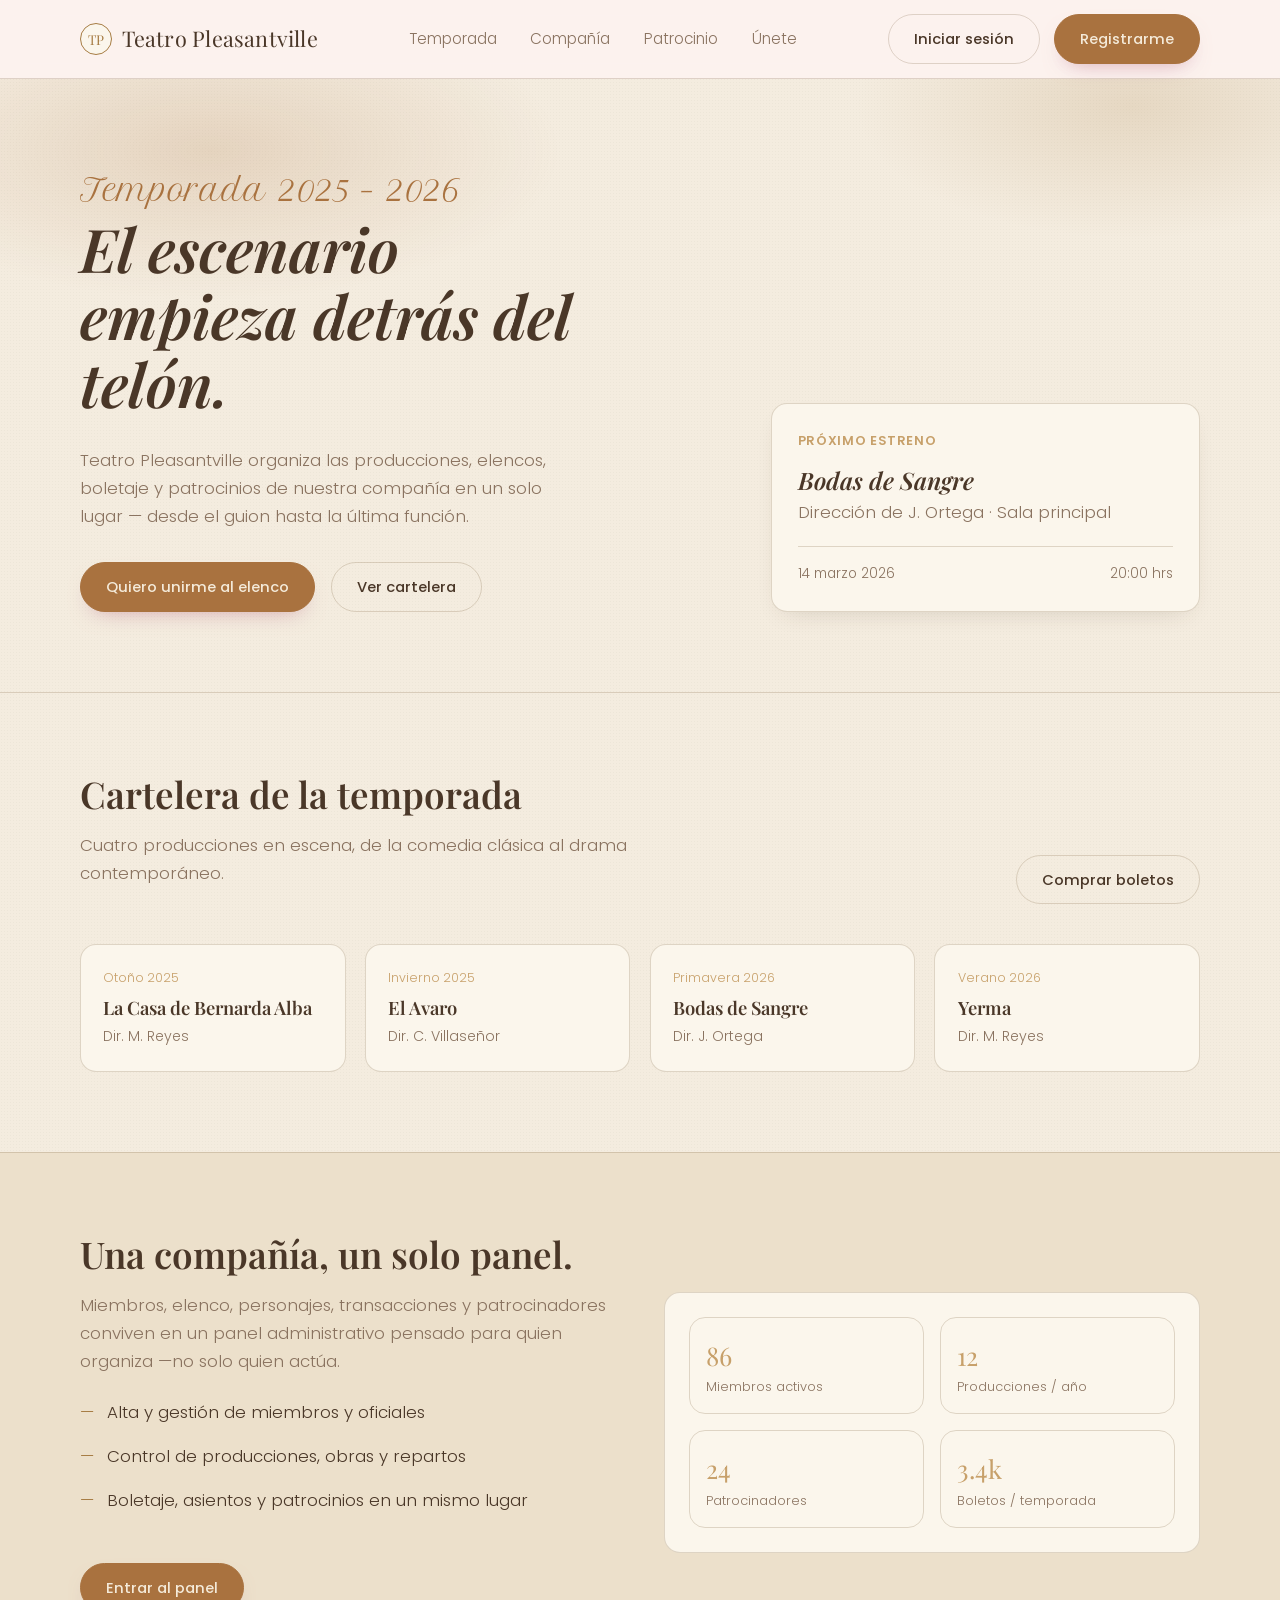
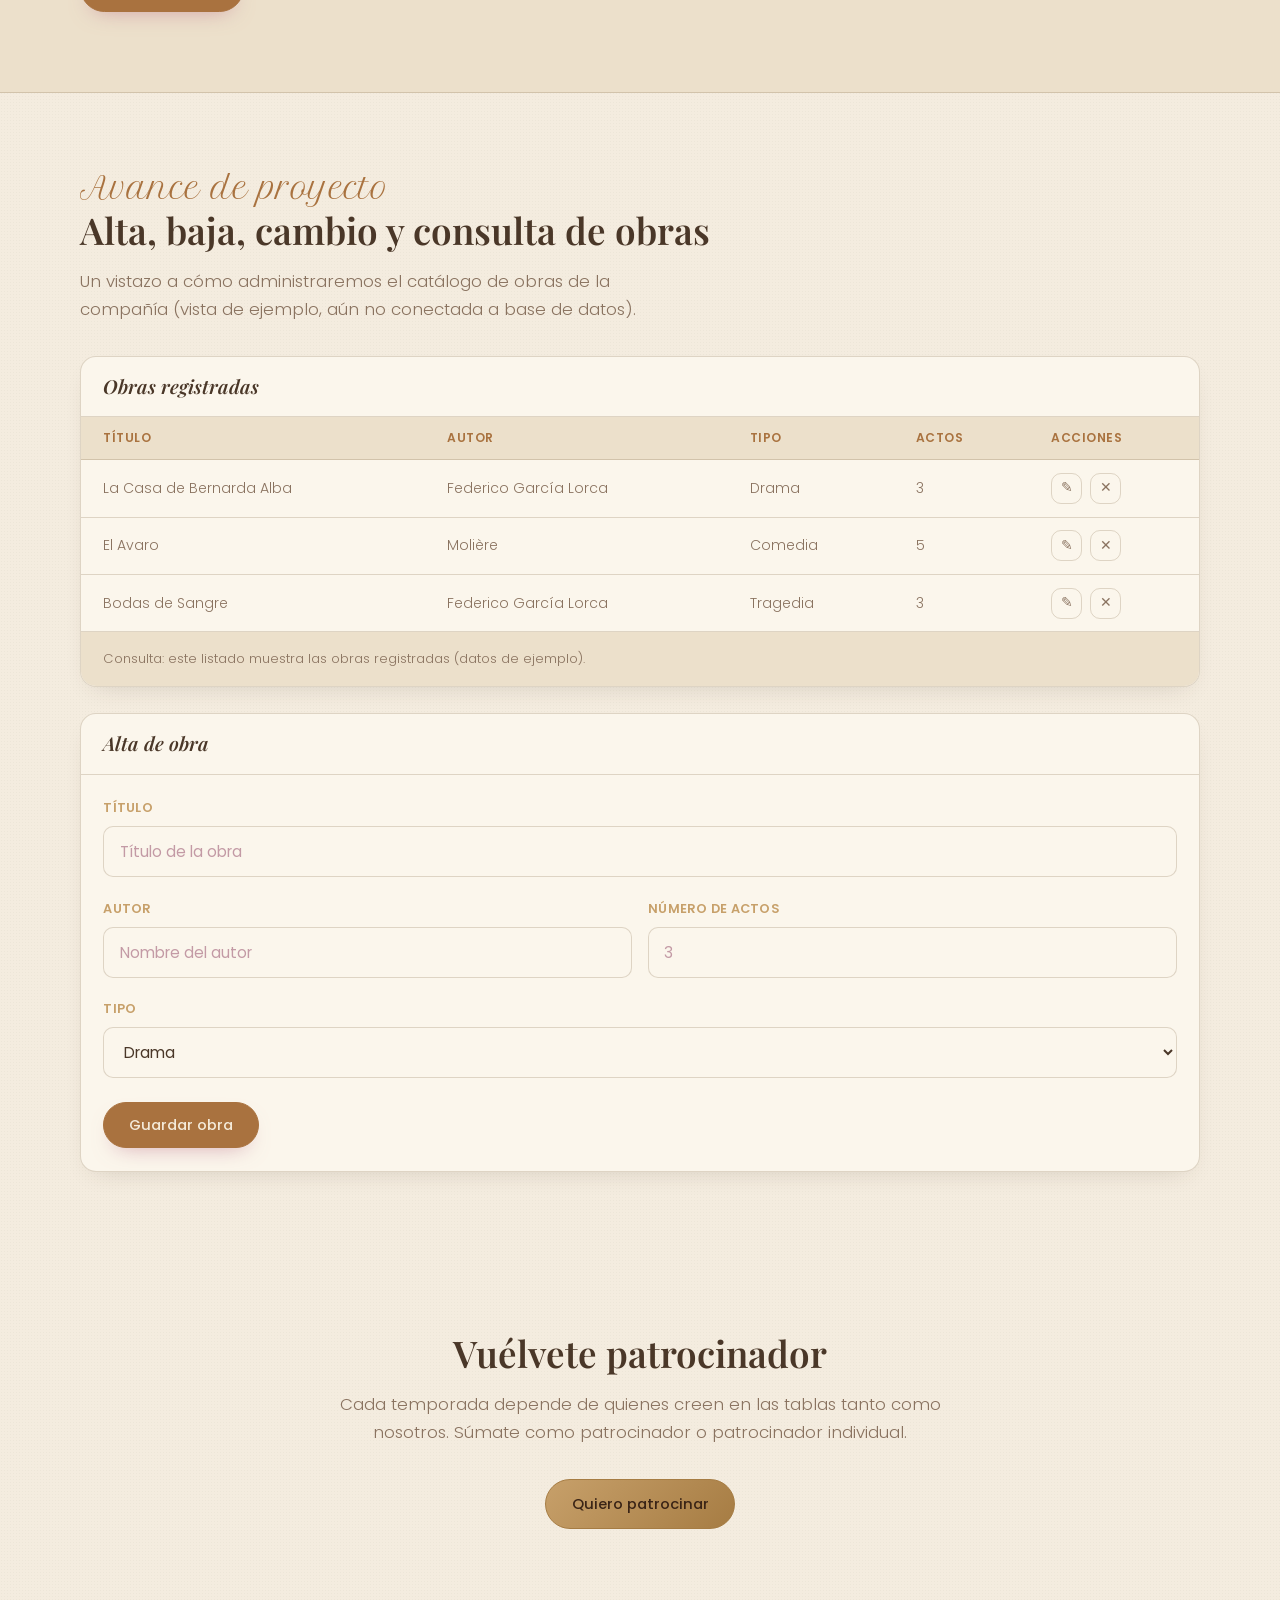
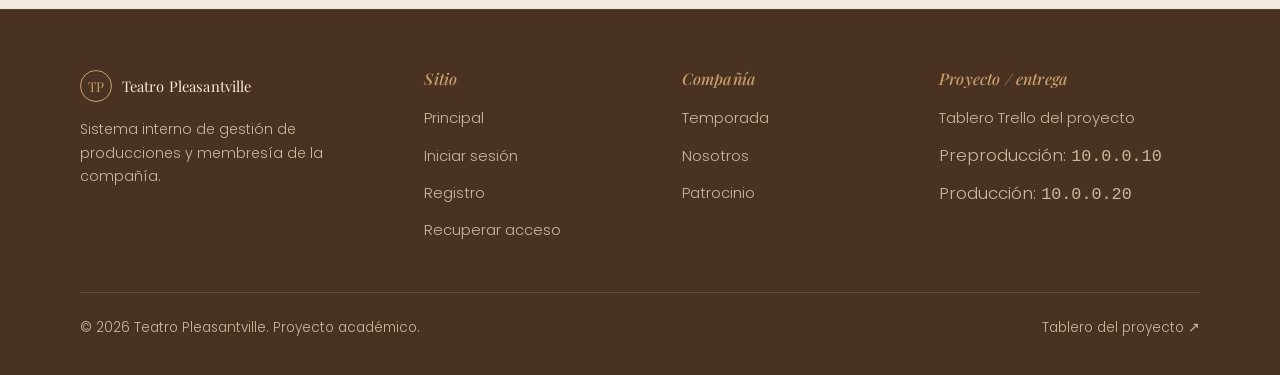
==== index.html @ d62f4b33 "creacion del proyecto" ====
<!DOCTYPE html>
<html lang="es">
<head>
<meta charset="UTF-8">
<meta name="viewport" content="width=device-width, initial-scale=1.0">
<title>Teatro Pleasantville — Compañía teatral</title>
<meta name="description" content="Sistema de gestión de producciones, membresía y patrocinios de Teatro Pleasantville.">
<link rel="stylesheet" href="css/style.css">
</head>
<body>

<nav class="site-nav">
  <div class="container">
    <a href="index.html" class="brand" style="order:1;">
      <span class="brand__mark">TP</span>
      Teatro Pleasantville
    </a>
    <input type="checkbox" id="nav-check" class="nav-check" hidden>
    <ul class="nav-links" style="order:2;">
      <li><a href="#temporada">Temporada</a></li>
      <li><a href="#compania">Compañía</a></li>
      <li><a href="#patrocinio">Patrocinio</a></li>
      <li><a href="registro.html">Únete</a></li>
      <li class="mobile-only"><a href="login.html">Iniciar sesión</a></li>
      <li class="mobile-only"><a href="registro.html">Registrarme</a></li>
    </ul>
    <div class="nav-actions" style="order:3;">
      <a href="login.html" class="btn btn-ghost">Iniciar sesión</a>
      <a href="registro.html" class="btn btn-primary">Registrarme</a>
    </div>
    <label for="nav-check" class="nav-toggle" aria-label="Abrir menú" style="order:4;">☰</label>
  </div>
</nav>

<!-- HERO -->
<header class="soft-glow" style="padding: 6rem 0 5rem; border-bottom:1px solid var(--line);">
  <div class="container" style="display:grid; grid-template-columns: 1.2fr .8fr; gap: 3rem; align-items:end;">
    <div>
      <p style="color:var(--wine); font-family:var(--script); font-size:1.9rem; margin-bottom:.6rem; line-height:1;">Temporada 2025 – 2026</p>
      <h1 style="font-size: var(--step-3); max-width: 14ch; font-style:italic;">El escenario empieza detrás del telón.</h1>
      <p style="font-size:1.05rem; max-width:48ch; margin-top:1.2rem;">
        Teatro Pleasantville organiza las producciones, elencos, boletaje y patrocinios de nuestra compañía en un solo lugar —
        desde el guion hasta la última función.
      </p>
      <div style="display:flex; gap:1rem; margin-top:2rem; flex-wrap:wrap;">
        <a href="registro.html" class="btn btn-primary">Quiero unirme al elenco</a>
        <a href="#temporada" class="btn btn-ghost">Ver cartelera</a>
      </div>
    </div>
    <div style="border:1px solid var(--line); border-radius: var(--radius); padding:1.6rem; background: var(--panel); box-shadow: var(--shadow-soft);">
      <p style="color:var(--gold-soft); font-size:.8rem; letter-spacing:.05em; text-transform:uppercase; margin-bottom:1rem; font-weight:600;">Próximo estreno</p>
      <h3 style="font-size:1.5rem; margin-bottom:.3rem; font-style:italic;">Bodas de Sangre</h3>
      <p style="margin-bottom:1.2rem;">Dirección de J. Ortega · Sala principal</p>
      <div style="display:flex; justify-content:space-between; font-size:.85rem; color:var(--ink-soft); border-top:1px solid var(--line); padding-top:1rem;">
        <span>14 marzo 2026</span>
        <span>20:00 hrs</span>
      </div>
    </div>
  </div>
</header>

<!-- TEMPORADA -->
<section id="temporada" style="padding: 5rem 0;">
  <div class="container">
    <div style="display:flex; justify-content:space-between; align-items:flex-end; margin-bottom:2.5rem; gap:1rem; flex-wrap:wrap;">
      <div>
        <h2 style="font-size:var(--step-2);">Cartelera de la temporada</h2>
        <p>Cuatro producciones en escena, de la comedia clásica al drama contemporáneo.</p>
      </div>
      <a href="login.html" class="btn btn-ghost">Comprar boletos</a>
    </div>

    <div style="display:grid; grid-template-columns: repeat(4, 1fr); gap:1.2rem;">
      <article style="border:1px solid var(--line); border-radius:var(--radius); padding:1.4rem; background:var(--panel);">
        <p style="color:var(--gold-soft); font-size:.78rem; margin-bottom:.6rem;">Otoño 2025</p>
        <h3 style="font-size:1.15rem; margin-bottom:.4rem;">La Casa de Bernarda Alba</h3>
        <p style="font-size:.88rem; margin-bottom:0;">Dir. M. Reyes</p>
      </article>
      <article style="border:1px solid var(--line); border-radius:var(--radius); padding:1.4rem; background:var(--panel);">
        <p style="color:var(--gold-soft); font-size:.78rem; margin-bottom:.6rem;">Invierno 2025</p>
        <h3 style="font-size:1.15rem; margin-bottom:.4rem;">El Avaro</h3>
        <p style="font-size:.88rem; margin-bottom:0;">Dir. C. Villaseñor</p>
      </article>
      <article style="border:1px solid var(--line); border-radius:var(--radius); padding:1.4rem; background:var(--panel);">
        <p style="color:var(--gold-soft); font-size:.78rem; margin-bottom:.6rem;">Primavera 2026</p>
        <h3 style="font-size:1.15rem; margin-bottom:.4rem;">Bodas de Sangre</h3>
        <p style="font-size:.88rem; margin-bottom:0;">Dir. J. Ortega</p>
      </article>
      <article style="border:1px solid var(--line); border-radius:var(--radius); padding:1.4rem; background:var(--panel);">
        <p style="color:var(--gold-soft); font-size:.78rem; margin-bottom:.6rem;">Verano 2026</p>
        <h3 style="font-size:1.15rem; margin-bottom:.4rem;">Yerma</h3>
        <p style="font-size:.88rem; margin-bottom:0;">Dir. M. Reyes</p>
      </article>
    </div>
  </div>
</section>

<!-- COMPAÑÍA -->
<section id="compania" style="padding: 5rem 0; background:var(--bg-alt); border-top:1px solid var(--line); border-bottom:1px solid var(--line);">
  <div class="container" style="display:grid; grid-template-columns: 1fr 1fr; gap:3rem; align-items:center;">
    <div>
      <h2 style="font-size:var(--step-2);">Una compañía, un solo panel.</h2>
      <p>
        Miembros, elenco, personajes, transacciones y patrocinadores conviven en un panel administrativo
        pensado para quien organiza —no solo quien actúa.
      </p>
      <ul style="list-style:none; padding:0; margin-top:1.5rem; display:flex; flex-direction:column; gap:1rem;">
        <li style="display:flex; gap:.8rem;"><span style="color:var(--gold);">—</span> Alta y gestión de miembros y oficiales</li>
        <li style="display:flex; gap:.8rem;"><span style="color:var(--gold);">—</span> Control de producciones, obras y repartos</li>
        <li style="display:flex; gap:.8rem;"><span style="color:var(--gold);">—</span> Boletaje, asientos y patrocinios en un mismo lugar</li>
      </ul>
      <a href="login.html" class="btn btn-primary" style="margin-top:2rem;">Entrar al panel</a>
    </div>
    <div style="border:1px solid var(--line); border-radius:var(--radius); background:var(--panel); padding:1.5rem;">
      <div style="display:grid; grid-template-columns:1fr 1fr; gap:1rem;">
        <div style="border:1px solid var(--line); border-radius:var(--radius); padding:1rem;">
          <p style="color:var(--gold-soft); font-family:var(--serif); font-size:1.6rem; margin:0;">86</p>
          <p style="font-size:.8rem; margin:0;">Miembros activos</p>
        </div>
        <div style="border:1px solid var(--line); border-radius:var(--radius); padding:1rem;">
          <p style="color:var(--gold-soft); font-family:var(--serif); font-size:1.6rem; margin:0;">12</p>
          <p style="font-size:.8rem; margin:0;">Producciones / año</p>
        </div>
        <div style="border:1px solid var(--line); border-radius:var(--radius); padding:1rem;">
          <p style="color:var(--gold-soft); font-family:var(--serif); font-size:1.6rem; margin:0;">24</p>
          <p style="font-size:.8rem; margin:0;">Patrocinadores</p>
        </div>
        <div style="border:1px solid var(--line); border-radius:var(--radius); padding:1rem;">
          <p style="color:var(--gold-soft); font-family:var(--serif); font-size:1.6rem; margin:0;">3.4k</p>
          <p style="font-size:.8rem; margin:0;">Boletos / temporada</p>
        </div>
      </div>
    </div>
  </div>
</section>

<!-- ABCC (avance) -->
<section id="abcc-obras" style="padding: 5rem 0;">
  <div class="container">
    <div style="margin-bottom:2rem;">
      <p style="color:var(--wine); font-family:var(--script); font-size:1.9rem; margin-bottom:.3rem; line-height:1;">Avance de proyecto</p>
      <h2 style="font-size:var(--step-2);">Alta, baja, cambio y consulta de obras</h2>
      <p>Un vistazo a cómo administraremos el catálogo de obras de la compañía (vista de ejemplo, aún no conectada a base de datos).</p>
    </div>

    <div class="panel-card">
      <div class="panel-card__head">
        <h2>Obras registradas</h2>
      </div>
      <div style="overflow-x:auto;">
        <table class="data-table">
          <thead>
            <tr><th>Título</th><th>Autor</th><th>Tipo</th><th>Actos</th><th>Acciones</th></tr>
          </thead>
          <tbody>
            <tr>
              <td>La Casa de Bernarda Alba</td><td>Federico García Lorca</td><td>Drama</td><td>3</td>
              <td>
                <div class="row-actions">
                  <a href="#alta-obra" class="icon-btn" title="Editar">✎</a>
                  <a href="#" class="icon-btn danger" title="Eliminar">✕</a>
                </div>
              </td>
            </tr>
            <tr>
              <td>El Avaro</td><td>Molière</td><td>Comedia</td><td>5</td>
              <td>
                <div class="row-actions">
                  <a href="#alta-obra" class="icon-btn" title="Editar">✎</a>
                  <a href="#" class="icon-btn danger" title="Eliminar">✕</a>
                </div>
              </td>
            </tr>
            <tr>
              <td>Bodas de Sangre</td><td>Federico García Lorca</td><td>Tragedia</td><td>3</td>
              <td>
                <div class="row-actions">
                  <a href="#alta-obra" class="icon-btn" title="Editar">✎</a>
                  <a href="#" class="icon-btn danger" title="Eliminar">✕</a>
                </div>
              </td>
            </tr>
          </tbody>
        </table>
      </div>
      <div class="panel-card__foot"><span>Consulta: este listado muestra las obras registradas (datos de ejemplo).</span></div>
    </div>

    <div class="panel-card" id="alta-obra" style="margin-top:1.6rem;">
      <div class="panel-card__head"><h2>Alta de obra</h2></div>
      <form style="padding:1.4rem;" action="index.html" method="get">
        <div class="field">
          <label for="titulo-obra">Título</label>
          <input type="text" id="titulo-obra" name="titulo" placeholder="Título de la obra" required>
        </div>
        <div class="field-row">
          <div class="field">
            <label for="autor-obra">Autor</label>
            <input type="text" id="autor-obra" name="autor" placeholder="Nombre del autor" required>
          </div>
          <div class="field">
            <label for="actos-obra">Número de actos</label>
            <input type="number" id="actos-obra" name="actos" min="1" max="10" placeholder="3">
          </div>
        </div>
        <div class="field">
          <label for="tipo-obra">Tipo</label>
          <select id="tipo-obra" name="tipo">
            <option>Drama</option>
            <option>Comedia</option>
            <option>Tragedia</option>
            <option>Musical</option>
          </select>
        </div>
        <div class="modal-actions" style="justify-content:flex-start;">
          <button type="submit" class="btn btn-primary">Guardar obra</button>
        </div>
      </form>
    </div>
  </div>
</section>

<!-- PATROCINIO -->
<section id="patrocinio" style="padding: 5rem 0; text-align:center;">
  <div class="container" style="max-width:640px; margin-inline:auto;">
    <h2 style="font-size:var(--step-2);">Vuélvete patrocinador</h2>
    <p style="margin-inline:auto;">Cada temporada depende de quienes creen en las tablas tanto como nosotros. Súmate como patrocinador o patrocinador individual.</p>
    <a href="registro.html" class="btn btn-gold" style="margin-top:1rem;">Quiero patrocinar</a>
  </div>
</section>

<footer class="site-footer">
  <div class="container">
    <div class="footer-grid">
      <div>
        <a href="index.html" class="brand" style="margin-bottom:1rem; display:inline-flex;">
          <span class="brand__mark">TP</span> Teatro Pleasantville
        </a>
        <p style="font-size:.88rem;">Sistema interno de gestión de producciones y membresía de la compañía.</p>
      </div>
      <div>
        <h4>Sitio</h4>
        <ul>
          <li><a href="index.html">Principal</a></li>
          <li><a href="login.html">Iniciar sesión</a></li>
          <li><a href="registro.html">Registro</a></li>
          <li><a href="recuperar.html">Recuperar acceso</a></li>
        </ul>
      </div>
      <div>
        <h4>Compañía</h4>
        <ul>
          <li><a href="#temporada">Temporada</a></li>
          <li><a href="#compania">Nosotros</a></li>
          <li><a href="#patrocinio">Patrocinio</a></li>
        </ul>
      </div>
      <div>
        <h4>Proyecto / entrega</h4>
        <ul>
          <li><a href="https://trello.com/invite/b/6a9b7a7c71662aa46cb63696/ATTI06f23db15c94c0b05f24b35b68a923f17906DCCF/teatroprogramacionweb" target="_blank" rel="noopener">Tablero Trello del proyecto</a></li>
          <li>Preproducción: <code>10.0.0.10</code></li>
          <li>Producción: <code>10.0.0.20</code></li>
        </ul>
      </div>
    </div>
    <div class="footer-bottom">
      <span>© 2026 Teatro Pleasantville. Proyecto académico.</span>
      <ul class="footer-links-inline">
        <li><a href="https://trello.com/invite/b/6a9b7a7c71662aa46cb63696/ATTI06f23db15c94c0b05f24b35b68a923f17906DCCF/teatroprogramacionweb" target="_blank" rel="noopener">Tablero del proyecto ↗</a></li>
      </ul>
    </div>
  </div>
</footer>

</body>
</html>
</html>
---- css/style.css ----
@import url('https://fonts.googleapis.com/css2?family=Playfair+Display:ital,wght@0,400;0,500;0,600;0,700;1,500;1,600&family=Poppins:wght@300;400;500;600&family=Petit+Formal+Script&display=swap');

:root{
  --ink:        #4a3728;   /* texto principal, café espresso */
  --ink-soft:   #8a7360;   /* texto secundario, taupe cálido */
  --bg:         #f4ecdf;   /* fondo general, beige papel */
  --bg-alt:     #ece0cb;   /* fondo alterno, beige más profundo */
  --panel:      #fbf6ec;   /* tarjetas, inputs — crema hueso */
  --line:       rgba(120,90,55,0.22);

  --wine:       #a9723f;   /* caramelo tostado — botones primarios */
  --wine-deep:  #4a3222;   /* café espresso oscuro — bloques de acento (sidebar, footer) */
  --wine-bright:#c99a63;   /* caramelo claro — hover */
  --gold:       #a67c43;   /* latón antiguo — acentos pequeños */
  --gold-soft:  #c7a06a;   /* latón claro — labels, cifras, links */

  --cream:      #f4ead9;
  --cream-dim:  #cbb79c;

  /* type */
  --serif: 'Playfair Display', Georgia, serif;
  --script: 'Petit Formal Script', cursive;
  --sans:  'Poppins', -apple-system, Segoe UI, sans-serif;

  /* scale */
  --step-0: clamp(1rem, 0.95rem + 0.2vw, 1.05rem);
  --step-1: clamp(1.25rem, 1.15rem + 0.4vw, 1.5rem);
  --step-2: clamp(1.75rem, 1.5rem + 1vw, 2.4rem);
  --step-3: clamp(2.5rem, 2rem + 2.2vw, 4rem);

  --radius: 16px;
  --radius-sm: 10px;
  --radius-pill: 999px;
  --shadow: 0 22px 45px -22px rgba(74,55,40,0.30);
  --shadow-soft: 0 10px 26px -14px rgba(74,55,40,0.22);
  --ease: cubic-bezier(.4,0,.2,1);
}

*, *::before, *::after{ box-sizing: border-box; }
html{ scroll-behavior: smooth; }
body{
  margin: 0;
  background-color: var(--bg);
  background-image:
    radial-gradient(rgba(74,55,40,0.035) 1px, transparent 1px);
  background-size: 3px 3px;
  color: var(--ink);
  font-family: var(--sans);
  font-weight: 300;
  font-size: var(--step-0);
  line-height: 1.65;
  -webkit-font-smoothing: antialiased;
}

img{ max-width: 100%; display:block; }
a{ color: inherit; text-decoration: none; }

h1,h2,h3,h4{
  font-family: var(--serif);
  font-weight: 600;
  line-height: 1.12;
  margin: 0 0 .5em;
  color: var(--ink);
}

p{ margin: 0 0 1em; max-width: 62ch; color: var(--ink-soft); font-weight: 300; }

::selection{ background: var(--wine-bright); color: var(--ink); }

:focus-visible{
  outline: 2px solid var(--gold);
  outline-offset: 3px;
}

.container{
  width: min(1120px, 92%);
  margin-inline: auto;
}

.curtain-texture{
  background-image: repeating-linear-gradient(
    100deg, rgba(0,0,0,0.10) 0px, rgba(0,0,0,0.10) 2px, transparent 2px, transparent 34px
  );
}

.soft-glow{ position:relative; overflow:hidden; }
.soft-glow::before{
  content:"";
  position:absolute; inset:-10%;
  background:
    radial-gradient(38% 34% at 22% 18%, rgba(169,114,63,0.20), transparent 60%),
    radial-gradient(30% 30% at 82% 12%, rgba(166,124,67,0.18), transparent 60%);
  pointer-events:none;
  z-index:0;
}
.soft-glow > *{ position:relative; z-index:1; }

/* ========= NAV ======= */
.site-nav{
  position: sticky;
  top: 0;
  z-index: 50;
  background: rgba(253,243,241,0.88);
  backdrop-filter: blur(10px);
  border-bottom: 1px solid var(--line);
}
.site-nav .container{
  display: flex;
  align-items: center;
  justify-content: space-between;
  height: 78px;
}
.brand{
  display:flex;
  align-items:center;
  gap:.6rem;
  font-family: var(--serif);
  font-size: 1.35rem;
  color: var(--ink);
  letter-spacing: .01em;
}
.brand__mark{
  width: 32px; height: 32px;
  border: 1.5px solid var(--gold);
  border-radius: 50%;
  display:flex; align-items:center; justify-content:center;
  color: var(--gold);
  font-size: .85rem;
  font-family: var(--serif);
  background: var(--panel);
}
.nav-links{
  display:flex;
  align-items:center;
  gap: 2.1rem;
  list-style:none;
  margin:0; padding:0;
}
.nav-links a{
  color: var(--ink-soft);
  font-size: .95rem;
  transition: color .2s var(--ease);
  position:relative;
}
.nav-links a:hover{ color: var(--wine); }
.nav-actions{ display:flex; align-items:center; gap: .9rem; }

.btn{
  display:inline-flex;
  align-items:center;
  justify-content:center;
  gap:.5em;
  padding: .78em 1.7em;
  border-radius: var(--radius-pill);
  font-family: var(--sans);
  font-size: .92rem;
  font-weight: 500;
  cursor: pointer;
  border: 1px solid transparent;
  transition: transform .18s var(--ease), background .2s var(--ease), border-color .2s var(--ease), color .2s var(--ease), box-shadow .2s var(--ease);
}
.btn:active{ transform: translateY(1px); }
.btn-primary{
  background: var(--wine);
  color: var(--cream);
  border-color: var(--wine);
  box-shadow: 0 10px 22px -12px rgba(193,123,144,0.7);
}
.btn-primary:hover{ background: var(--wine-deep); border-color: var(--wine-deep); }
.btn-ghost{
  background: transparent;
  color: var(--ink);
  border-color: var(--line);
}
.btn-ghost:hover{ border-color: var(--gold); color: var(--wine-deep); background: var(--bg-alt); }
.btn-gold{
  background: linear-gradient(135deg, var(--gold-soft), var(--gold));
  color: #3a2416;
  border-color: var(--gold);
}
.btn-gold:hover{ filter: brightness(1.06); }
.btn-block{ width: 100%; }

.nav-toggle{
  display:none;
  background:none;
  border: 1px solid var(--line);
  border-radius: var(--radius-sm);
  width: 42px; height: 38px;
  color: var(--ink);
  cursor:pointer;
}

/* ==== FOOTER ==== */
.site-footer{
  border-top: 1px solid rgba(255,255,255,0.08);
  padding: 3.8rem 0 2.2rem;
  background: var(--wine-deep);
  color: var(--cream-dim);
}
.site-footer p{ color: var(--cream-dim); }
.footer-grid{
  display:grid;
  grid-template-columns: 1.4fr 1fr 1fr 1.2fr;
  gap: 2.5rem;
}
.footer-grid h4{
  font-family: var(--serif);
  font-style: italic;
  font-weight: 500;
  font-size: 1rem;
  letter-spacing: .01em;
  color: var(--gold-soft);
  margin-bottom: 1rem;
}
.footer-grid ul{ list-style:none; margin:0; padding:0; display:flex; flex-direction:column; gap:.6rem; }
.footer-grid a{ color: var(--cream-dim); font-size: .92rem; }
.footer-grid a:hover{ color: var(--cream); }
.site-footer .brand{ color: var(--cream); }
.site-footer .brand__mark{ border-color: var(--gold-soft); color: var(--gold-soft); background: transparent; }
.footer-bottom{
  margin-top: 3rem;
  padding-top: 1.5rem;
  border-top: 1px solid rgba(255,255,255,0.12);
  display:flex;
  justify-content: space-between;
  flex-wrap:wrap;
  gap: 1rem;
  color: var(--cream-dim);
  font-size: .85rem;
}
.footer-links-inline{
  display:flex; gap:1.4rem; flex-wrap:wrap; list-style:none; padding:0; margin:0;
}
.footer-links-inline a{ color: var(--cream-dim); }
.footer-links-inline code{
  background: var(--cream);
  color: var(--wine-deep);
  padding: .18em .6em;
  border-radius: var(--radius-sm);
  font-size: .82em;
  font-weight: 600;
}

/* =========================================================
   AUTH PAGES (login / registro / recuperar)
   ========================================================= */
.auth-shell{
  min-height: 100vh;
  display:grid;
  grid-template-columns: 1.05fr 1fr;
}
.auth-side{
  position: relative;
  background: linear-gradient(160deg, var(--wine-deep), #332217 70%);
  overflow:hidden;
  display:flex;
  flex-direction:column;
  justify-content:space-between;
  padding: 3.2rem;
}
.auth-side::before{
  content:"";
  position:absolute; inset:0;
  background:
    radial-gradient(48% 40% at 78% 12%, rgba(202,160,108,.22), transparent 60%),
    radial-gradient(45% 40% at 10% 85%, rgba(255,255,255,.08), transparent 60%);
  pointer-events:none;
}
.auth-side__content{ position:relative; z-index:1; }
.auth-side__quote{
  position:relative; z-index:1;
  font-family: var(--serif);
  font-style: italic;
  font-weight: 500;
  font-size: var(--step-1);
  color: var(--cream);
  max-width: 32ch;
  line-height:1.4;
}
.auth-side__quote cite{
  display:block;
  margin-top: 1.1rem;
  font-style: normal;
  font-family: var(--script);
  font-size: 1.35rem;
  color: var(--gold-soft);
}
.auth-main{
  display:flex;
  align-items:center;
  justify-content:center;
  padding: 3rem 2rem;
  background: var(--bg);
}
.auth-card{ width: 100%; max-width: 400px; }
.auth-card h1{ font-size: var(--step-2); margin-bottom:.3rem; font-style: italic; }
.auth-card .lede{ margin-bottom: 2rem; color: var(--ink-soft); }

.field{ margin-bottom: 1.3rem; }
.field label{
  display:block;
  font-size: .8rem;
  color: var(--gold-soft);
  font-weight: 600;
  margin-bottom: .5rem;
  letter-spacing: .02em;
  text-transform: uppercase;
}
.field input, .field select, .field textarea{
  width: 100%;
  background: var(--panel);
  border: 1px solid var(--line);
  border-radius: var(--radius-sm);
  color: var(--ink);
  padding: .85em 1em;
  font-family: var(--sans);
  font-size: .95rem;
  transition: border-color .2s var(--ease), box-shadow .2s var(--ease);
}
.field input::placeholder{ color: #c39aa5; }
.field input:focus, .field select:focus, .field textarea:focus{
  border-color: var(--gold);
  box-shadow: 0 0 0 3px rgba(184,135,94,0.15);
  outline: none;
}
.field-row{ display:flex; gap:1rem; }
.field-row .field{ flex:1; }
.field-hint{ font-size: .78rem; color: var(--ink-soft); margin-top:.35rem; }

.check-row{
  display:flex; align-items:flex-start; gap:.6rem;
  font-size: .85rem; color: var(--ink-soft);
  margin-bottom: 1.5rem;
}
.check-row input{ margin-top:.2rem; accent-color: var(--wine); }

.form-foot-link{
  margin-top: 1.6rem;
  text-align:center;
  font-size: .9rem;
  color: var(--ink-soft);
}
.form-foot-link a{ color: var(--wine); font-weight:600; }
.form-foot-link a:hover{ text-decoration: underline; }

.between-link{
  display:flex; justify-content:space-between; align-items:center;
  font-size: .82rem; margin-top: -.6rem; margin-bottom: 1.5rem;
  color: var(--ink-soft);
}
.between-link a{ color: var(--wine); }

.divider-word{
  display:flex; align-items:center; gap:.8rem;
  color: var(--ink-soft); font-size: .78rem;
  margin: 1.6rem 0;
}
.divider-word::before, .divider-word::after{
  content:""; flex:1; height:1px; background: var(--line);
}

.alert{
  border: 1px solid var(--line);
  border-left: 3px solid var(--gold);
  background: var(--bg-alt);
  padding: 1em 1.2em;
  border-radius: var(--radius-sm);
  font-size: .85rem;
  color: var(--ink-soft);
  margin-bottom: 1.5rem;
}

/* abcc */
.panel-shell{
  display:grid;
  grid-template-columns: 260px 1fr;
  min-height: 100vh;
}
.panel-side{
  background: linear-gradient(180deg, var(--wine-deep), #3a2818);
  color: var(--cream);
  padding: 1.7rem 1.3rem;
  display:flex;
  flex-direction:column;
  gap: 1.5rem;
}
.panel-brand{
  display:flex; align-items:center; gap:.6rem;
  font-family: var(--serif); font-size: 1.2rem; font-style: italic;
  color: var(--cream);
  padding: .3rem .4rem .9rem;
  border-bottom: 1px solid rgba(255,255,255,0.12);
}
.panel-brand .brand__mark{ background: rgba(255,255,255,0.08); border-color: var(--gold-soft); color: var(--gold-soft); }
.panel-nav{ list-style:none; margin:0; padding:0; display:flex; flex-direction:column; gap:.2rem; }
.panel-nav .group-label{
  font-size: .72rem;
  color: var(--cream-dim);
  letter-spacing: .08em;
  text-transform: uppercase;
  margin: 1rem .6rem .4rem;
}
.panel-nav a{
  display:flex; align-items:center; gap:.7rem;
  padding: .65em .8em;
  border-radius: var(--radius-sm);
  color: var(--cream-dim);
  font-size: .9rem;
  transition: background .2s var(--ease), color .2s var(--ease);
}
.panel-nav a .dot{
  width:6px; height:6px; border-radius:50%;
  background: currentColor; opacity:.6;
}
.panel-nav a:hover{ background: rgba(255,255,255,0.08); color: var(--cream); }
.panel-nav a.active{
  background: rgba(255,255,255,0.14);
  color: var(--gold-soft);
}
.panel-side__foot{
  margin-top:auto;
  border-top: 1px solid rgba(255,255,255,0.12);
  padding-top: 1rem;
  font-size: .82rem;
  color: var(--cream);
}
.panel-side__foot small{ color: var(--cream-dim); }
.panel-side .icon-btn{ color: var(--cream); border-color: rgba(255,255,255,0.25); }
.panel-side .icon-btn:hover{ border-color: var(--gold-soft); color: var(--gold-soft); }

.panel-main{ padding: 2.2rem 2.6rem 4rem; background: var(--bg); }
.panel-topbar{
  display:flex; justify-content:space-between; align-items:flex-start;
  margin-bottom: 2rem;
  gap: 1rem;
  flex-wrap: wrap;
}
.panel-topbar h1{ font-size: var(--step-2); margin-bottom:.25rem; font-style: italic; }
.panel-topbar p{ margin:0; }

.stat-grid{
  display:grid;
  grid-template-columns: repeat(4,1fr);
  gap: 1.1rem;
  margin-bottom: 2.2rem;
}
.stat-card{
  background: var(--panel);
  border: 1px solid var(--line);
  border-radius: var(--radius);
  padding: 1.3rem 1.4rem;
  box-shadow: var(--shadow-soft);
}
.stat-card .num{ font-family: var(--serif); font-weight:600; font-size: 2rem; color: var(--wine); }
.stat-card .label{ font-size: .82rem; color: var(--ink-soft); }

.panel-card{
  background: var(--panel);
  border: 1px solid var(--line);
  border-radius: var(--radius);
  overflow: hidden;
  box-shadow: var(--shadow-soft);
}
.panel-card__head{
  display:flex; justify-content:space-between; align-items:center;
  padding: 1.2rem 1.4rem;
  border-bottom: 1px solid var(--line);
  flex-wrap: wrap;
  gap: .8rem;
}
.panel-card__head h2{ font-size: 1.2rem; margin:0; font-style: italic; }
.tab-row{ display:flex; gap:.4rem; flex-wrap:wrap; }
.tab-row button{
  background: transparent;
  border: 1px solid var(--line);
  color: var(--ink-soft);
  padding: .5em 1.1em;
  border-radius: var(--radius-pill);
  font-size: .82rem;
  cursor: pointer;
  font-family: var(--sans);
}
.tab-row button.active{ background: var(--wine); border-color: var(--wine); color: var(--cream); }

.search-add-row{
  display:flex; justify-content:space-between; gap:1rem;
  padding: 1rem 1.4rem;
  flex-wrap: wrap;
}
.search-box{
  flex:1; min-width: 200px;
  background: var(--bg-alt);
  border: 1px solid var(--line);
  border-radius: var(--radius-sm);
  padding: .6em 1em;
  color: var(--ink);
  font-size: .88rem;
}
.search-box::placeholder{ color: var(--ink-soft); }

table.data-table{
  width: 100%;
  border-collapse: collapse;
  font-size: .88rem;
}
.data-table thead th{
  text-align:left;
  padding: .9em 1.4rem;
  color: var(--wine);
  font-weight: 600;
  font-size: .76rem;
  letter-spacing: .04em;
  text-transform: uppercase;
  border-bottom: 1px solid var(--line);
  background: var(--bg-alt);
}
.data-table tbody td{
  padding: .9em 1.4rem;
  border-bottom: 1px solid var(--line);
  color: var(--ink-soft);
}
.data-table tbody tr:hover{ background: rgba(193,123,144,.06); }
.badge{
  display:inline-block;
  padding: .28em .8em;
  border-radius: var(--radius-pill);
  font-size: .74rem;
  border: 1px solid var(--line);
  color: var(--ink-soft);
}
.badge-on{ color:#3f7d4c; border-color:#bfe0c4; background: rgba(76,175,80,.10); }
.badge-off{ color:#a34e63; border-color:#eec7d1; background: rgba(193,78,110,.10); }
.row-actions{ display:flex; gap:.5rem; }
.icon-btn{
  width: 31px; height:31px;
  border-radius: var(--radius-sm);
  border: 1px solid var(--line);
  background: transparent;
  color: var(--ink-soft);
  cursor:pointer;
  display:flex; align-items:center; justify-content:center;
  font-size: .85rem;
}
.icon-btn:hover{ border-color: var(--gold); color: var(--wine-deep); }
.icon-btn.danger:hover{ border-color: #c96d7f; color: #a3455c; }

.panel-card__foot{
  display:flex; justify-content:space-between; align-items:center;
  padding: 1rem 1.4rem;
  font-size: .82rem;
  color: var(--ink-soft);
  background: var(--bg-alt);
}

/* modal (alta/edición) */
.modal-backdrop{
  position: fixed; inset:0;
  background: rgba(90,42,58,.55);
  display:none;
  align-items:center; justify-content:center;
  z-index: 100;
  padding: 1.5rem;
}
.modal-backdrop.open{ display:flex; }
.modal{
  background: var(--panel);
  border: 1px solid var(--line);
  border-radius: var(--radius);
  width: 100%; max-width: 480px;
  padding: 1.9rem;
  max-height: 90vh;
  overflow-y:auto;
  box-shadow: var(--shadow);
}
.modal h3{ margin-bottom: 1.2rem; font-style: italic; }
.modal-actions{ display:flex; justify-content:flex-end; gap:.8rem; margin-top: 1.5rem; }

/* =========================================================
   RESPONSIVE
   ========================================================= */
@media (max-width: 920px){
  .footer-grid{ grid-template-columns: 1fr 1fr; }
  .auth-shell{ grid-template-columns: 1fr; }
  .auth-side{ display:none; }
  .panel-shell{ grid-template-columns: 1fr; }
  .stat-grid{ grid-template-columns: 1fr 1fr; }
}
@media (max-width: 700px){
  .nav-links{
    display:none;
    position:absolute; top:78px; left:0; right:0;
    background: var(--bg);
    border-bottom:1px solid var(--line);
    flex-direction:column;
    align-items:flex-start;
    padding: 1.2rem 6%;
    gap: 1rem;
  }
  .nav-check:checked ~ .nav-links{ display:flex; }
  .nav-toggle{ display:flex; align-items:center; justify-content:center; cursor:pointer; }
  .nav-actions{ display:none; }
  .mobile-only{ display:block !important; }
  .field-row{ flex-direction:column; gap:0; }
  .stat-grid{ grid-template-columns: 1fr; }
  .panel-main{ padding: 1.5rem 1.1rem 3rem; }
}
@media (min-width: 701px){
  .mobile-only{ display:none; }
}
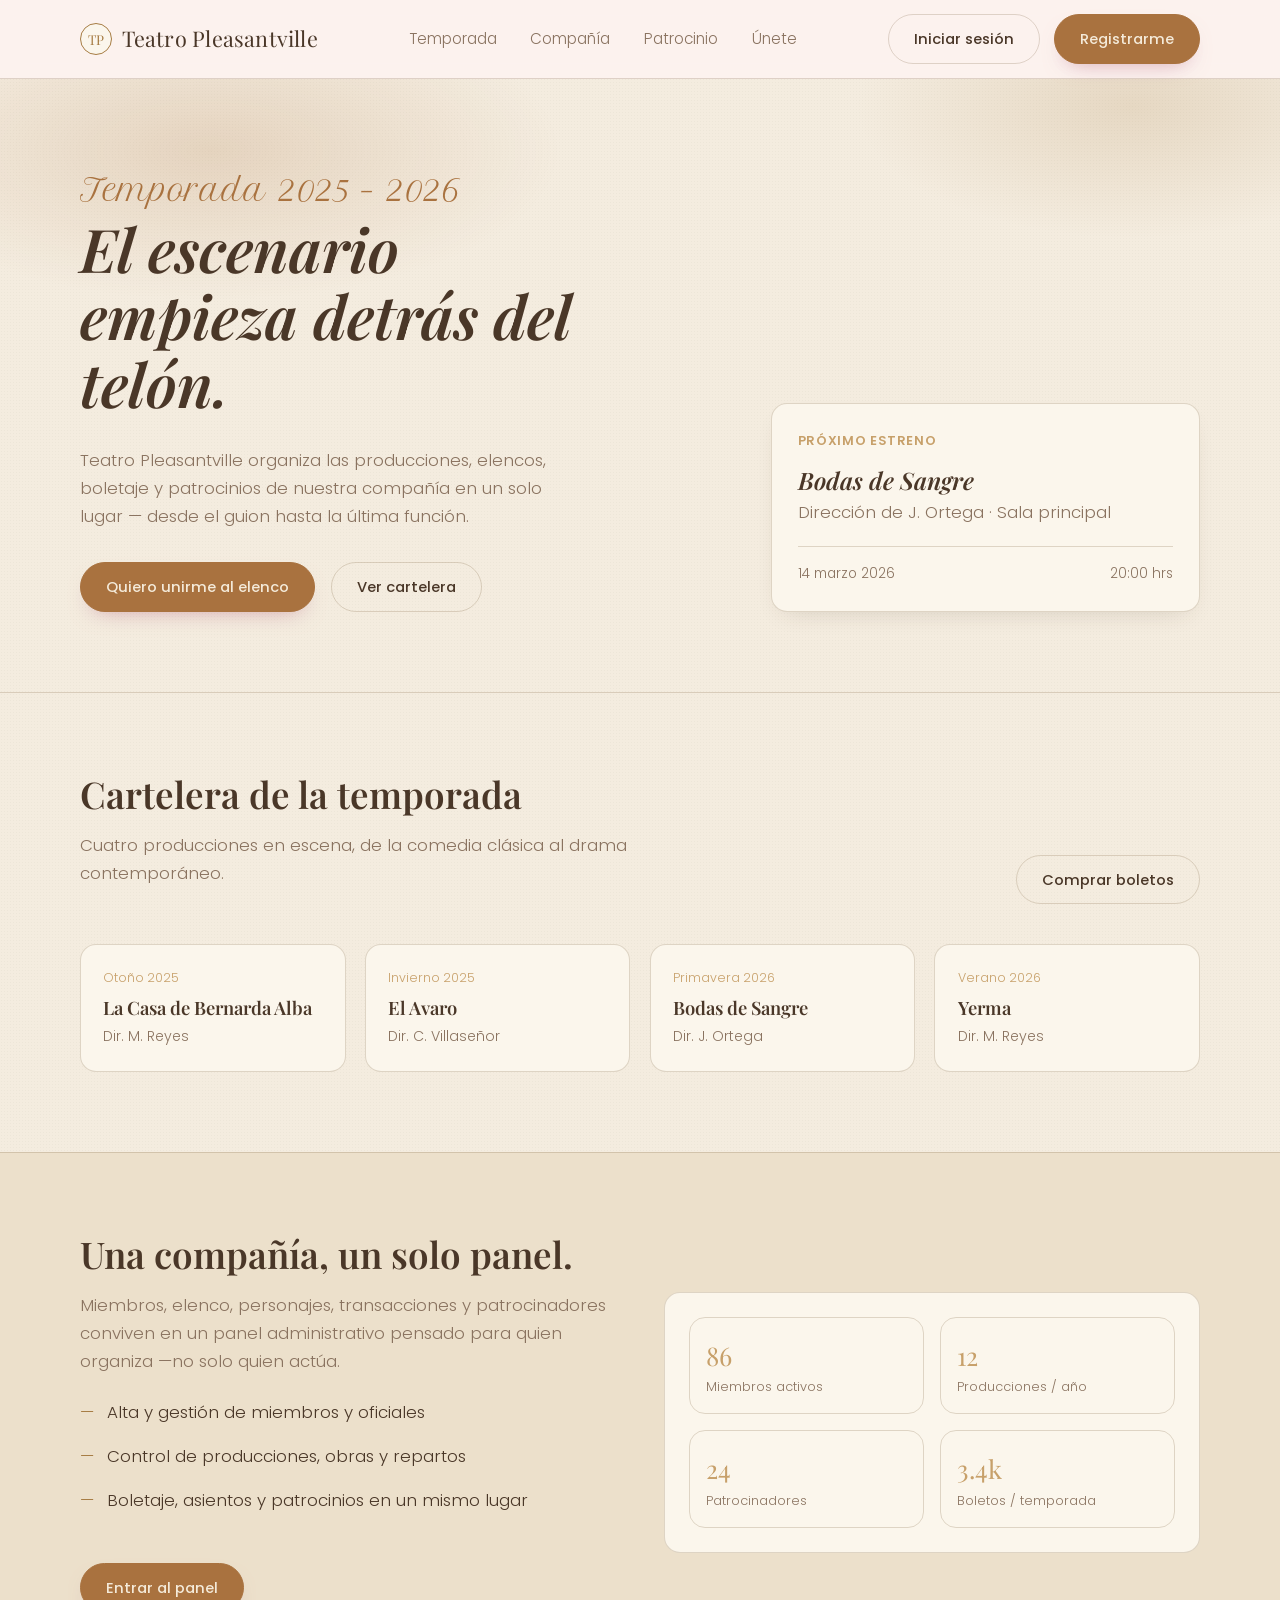
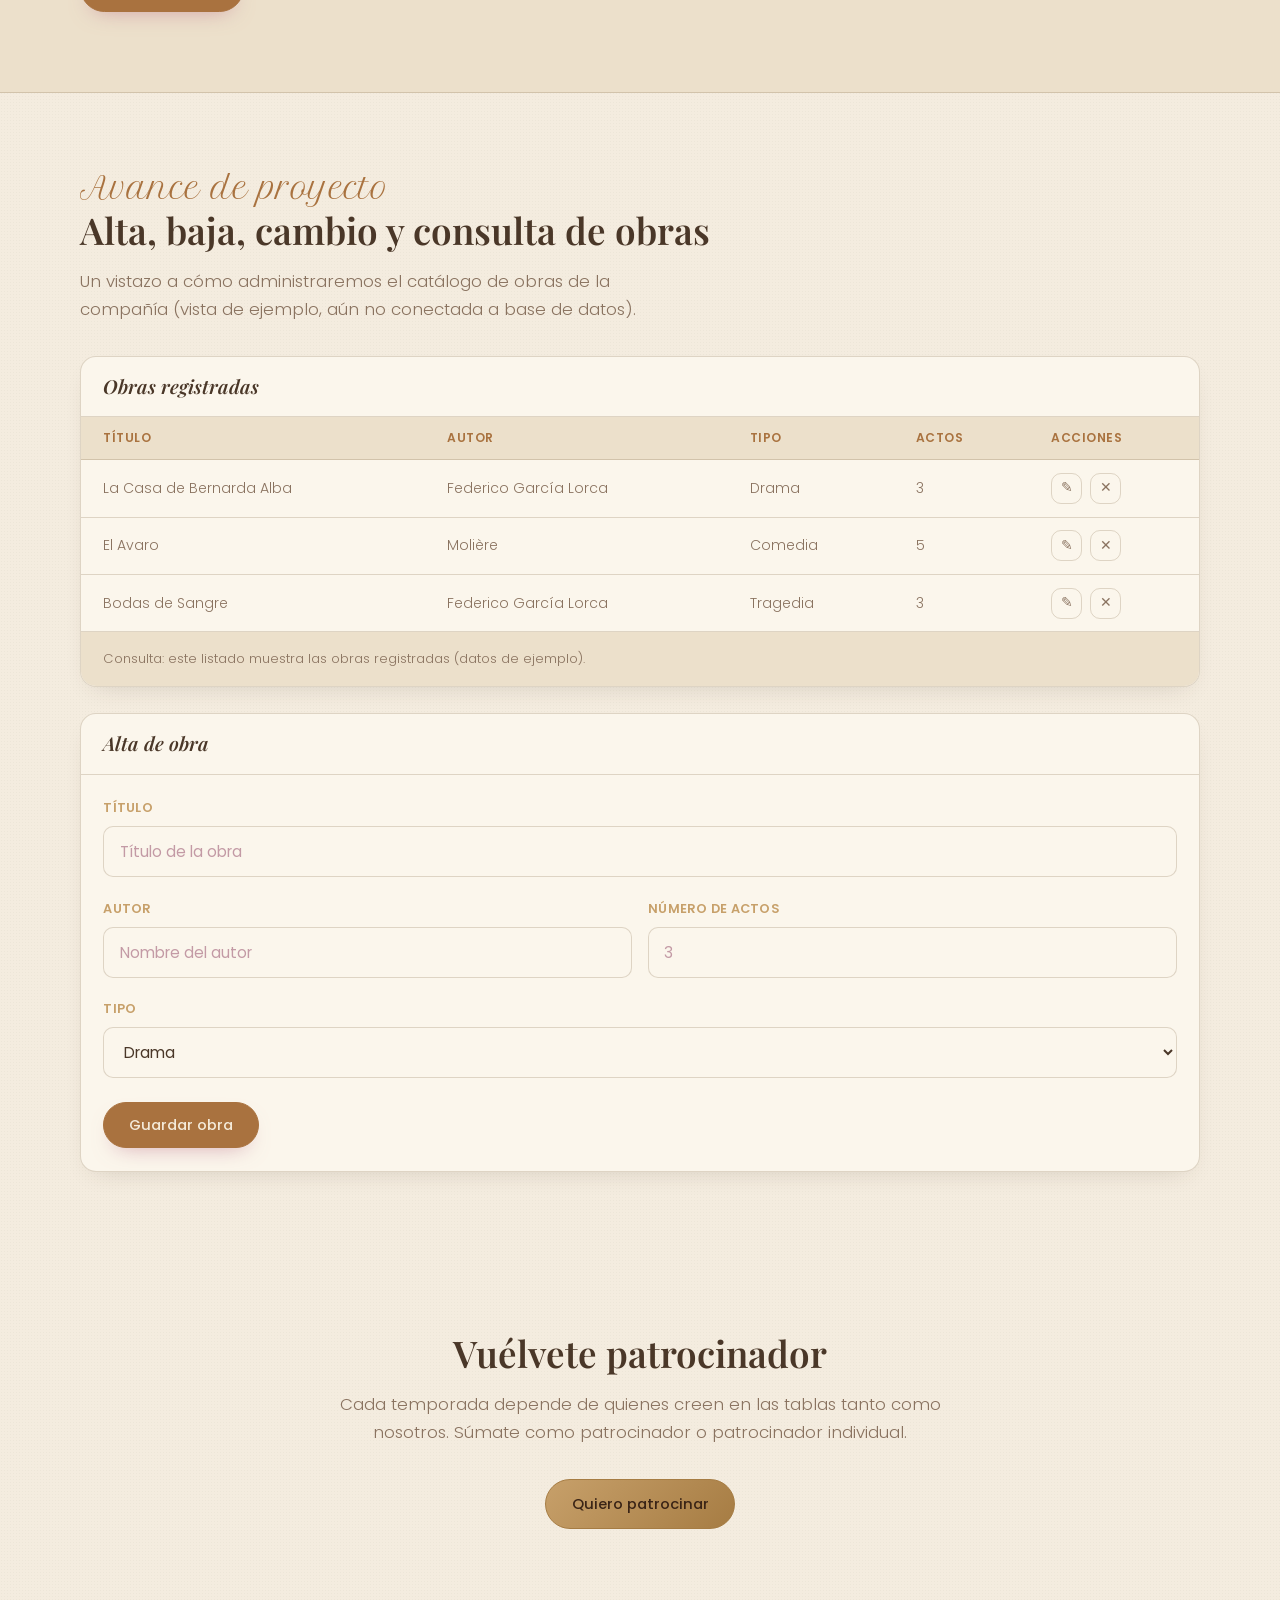
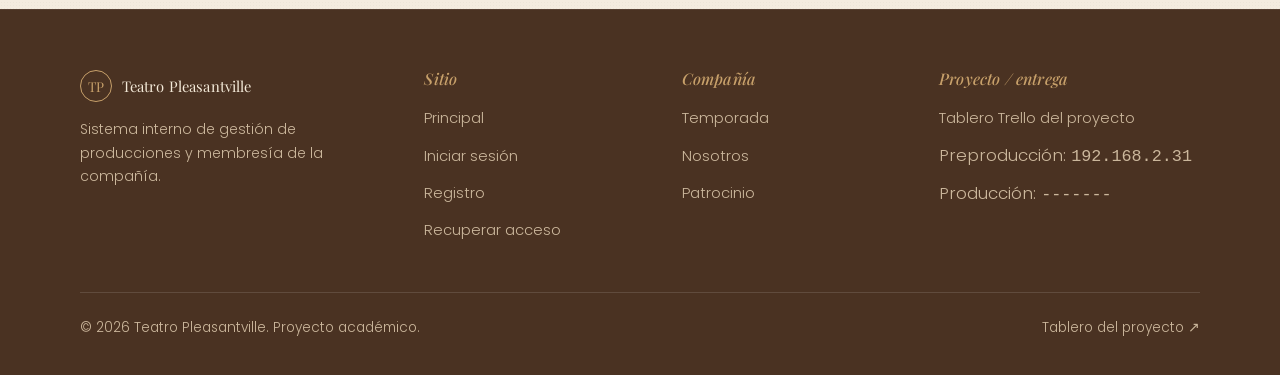
==== commit cdfe6a7a: "primer commit del proyecto, solo vista del login y pantalla inicial" ====
--- a/index.html
+++ b/index.html
@@ -259,8 +259,8 @@
         <h4>Proyecto / entrega</h4>
         <ul>
           <li><a href="https://trello.com/invite/b/6a9b7a7c71662aa46cb63696/ATTI06f23db15c94c0b05f24b35b68a923f17906DCCF/teatroprogramacionweb" target="_blank" rel="noopener">Tablero Trello del proyecto</a></li>
-          <li>Preproducción: <code>10.0.0.10</code></li>
-          <li>Producción: <code>10.0.0.20</code></li>
+          <li>Preproducción: <code>192.168.2.31</code></li>
+          <li>Producción: <code>-------</code></li>
         </ul>
       </div>
     </div>
